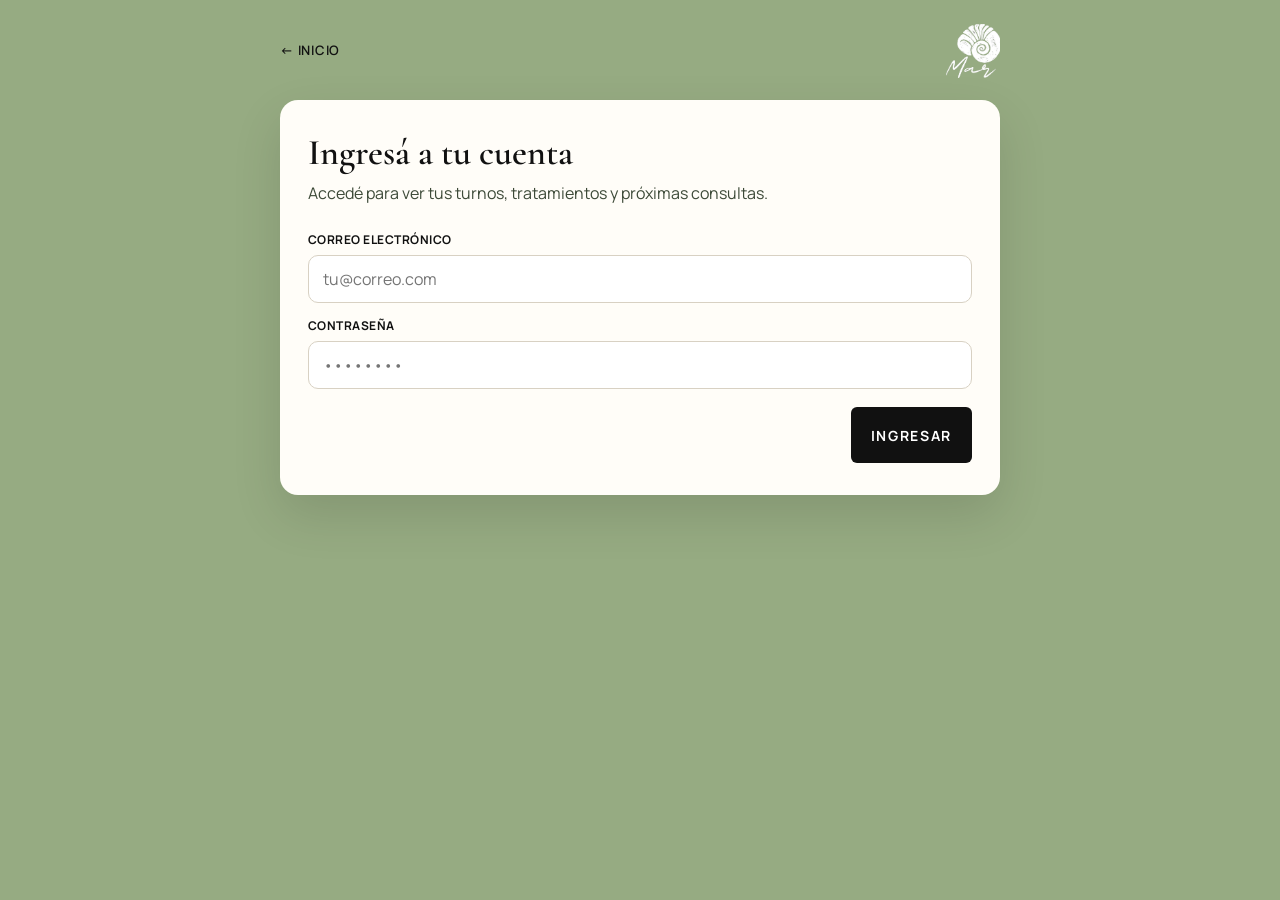
==== cuenta.html @ fc5a6e5e "Add files via upload" ====
<!DOCTYPE html>
<html lang="es-AR">
<head>
  <meta charset="UTF-8" />
  <meta name="viewport" content="width=device-width, initial-scale=1.0" />
  <title>Ingresá a tu cuenta | Mar</title>
  <link rel="stylesheet" href="style.css" />
  <link rel="icon" href="logo.png" />
</head>
<body>
  <div class="page">
    <div class="topbar">
      <a class="back" href="index.html">← Inicio</a>
      <img class="mini-logo" src="logo.png" alt="Mar" />
    </div>

    <section class="card">
      <h1>Ingresá a tu cuenta</h1>
      <p class="lead">Accedé para ver tus turnos, tratamientos y próximas consultas.</p>

      <form id="form-cuenta">
        <div class="form-grid">
          <div class="field full">
            <label for="email-cuenta">Correo electrónico</label>
            <input id="email-cuenta" type="email" required placeholder="tu@correo.com" />
          </div>
          <div class="field full">
            <label for="pass-cuenta">Contraseña</label>
            <input id="pass-cuenta" type="password" required placeholder="••••••••" />
          </div>
        </div>
        <div class="form-actions">
          <button class="btn btn-dark" type="submit">Ingresar</button>
        </div>
        <div class="toast" id="toast-cuenta">Vista previa del acceso. El login real se conecta en el próximo paso.</div>
      </form>
    </section>
  </div>
  <script src="main.js"></script>
</body>
</html>
---- style.css ----
@import url("https://fonts.googleapis.com/css2?family=Cormorant+Garamond:wght@500;600;700&family=Manrope:wght@400;500;600;700&display=swap");

:root {
  --sage: #96ab82;
  --sage-dark: #7d9469;
  --ink: #111111;
  --paper: #f6f3ea;
  --paper-2: #fffdf8;
  --muted: #3d4a38;
  --line: rgba(17, 17, 17, 0.12);
}

* {
  box-sizing: border-box;
  margin: 0;
  padding: 0;
}

html, body {
  min-height: 100%;
}

body {
  font-family: Manrope, "Segoe UI", sans-serif;
  background: var(--sage);
  color: var(--ink);
  line-height: 1.5;
}

a {
  color: inherit;
  text-decoration: none;
}

.landing {
  min-height: 100vh;
  display: flex;
  flex-direction: column;
  align-items: center;
  justify-content: center;
  padding: 40px 20px 28px;
}

.brand {
  text-align: center;
  margin-bottom: 36px;
}

.logo {
  width: min(280px, 72vw);
  height: auto;
  display: block;
  margin: 0 auto 16px;
  box-shadow: 0 18px 40px rgba(0, 0, 0, 0.18);
}

.brand p {
  font-size: 12px;
  letter-spacing: 0.22em;
  text-transform: uppercase;
  color: var(--ink);
  font-weight: 600;
}

.actions {
  width: min(420px, 100%);
  display: grid;
  gap: 14px;
}

.btn {
  display: flex;
  align-items: center;
  justify-content: center;
  min-height: 56px;
  padding: 14px 20px;
  border: 0;
  border-radius: 6px;
  font-family: inherit;
  font-size: 14px;
  font-weight: 700;
  letter-spacing: 0.12em;
  text-transform: uppercase;
  cursor: pointer;
  transition: transform 0.18s ease, box-shadow 0.18s ease, background 0.18s ease;
}

.btn-dark {
  background: #111;
  color: #fff;
}

.btn-dark:hover {
  transform: translateY(-2px);
  box-shadow: 0 10px 24px rgba(0, 0, 0, 0.18);
}

.btn-light {
  background: transparent;
  color: #111;
  border: 1.5px solid #111;
}

.btn-light:hover {
  background: rgba(255, 255, 255, 0.28);
  transform: translateY(-2px);
}

.landing-foot {
  margin-top: 48px;
  font-size: 12px;
  letter-spacing: 0.08em;
  color: rgba(17, 17, 17, 0.7);
}

.page {
  min-height: 100vh;
  padding: 24px 16px 40px;
}

.topbar {
  width: min(720px, 100%);
  margin: 0 auto 22px;
  display: flex;
  align-items: center;
  justify-content: space-between;
}

.mini-logo {
  width: 54px;
  height: 54px;
  object-fit: cover;
}

.back {
  font-size: 13px;
  font-weight: 600;
  letter-spacing: 0.06em;
  text-transform: uppercase;
}

.card {
  width: min(720px, 100%);
  margin: 0 auto;
  background: var(--paper-2);
  border-radius: 18px;
  padding: 32px 28px;
  box-shadow: 0 20px 50px rgba(0, 0, 0, 0.12);
}

.card h1 {
  font-family: "Cormorant Garamond", Georgia, serif;
  font-size: 36px;
  font-weight: 600;
  line-height: 1.15;
  margin-bottom: 8px;
}

.card .lead {
  color: var(--muted);
  margin-bottom: 26px;
}

.form-grid {
  display: grid;
  grid-template-columns: 1fr 1fr;
  gap: 14px;
}

.field {
  display: flex;
  flex-direction: column;
  gap: 6px;
}

.field.full {
  grid-column: 1 / -1;
}

label {
  font-size: 12px;
  font-weight: 700;
  letter-spacing: 0.04em;
  text-transform: uppercase;
}

input, select, textarea {
  width: 100%;
  height: 48px;
  border: 1px solid #d8d1c3;
  border-radius: 10px;
  padding: 0 14px;
  font: inherit;
  background: #fff;
}

textarea {
  height: 96px;
  padding: 12px 14px;
  resize: vertical;
}

input:focus, select:focus, textarea:focus {
  outline: 2px solid rgba(150, 171, 130, 0.7);
  border-color: var(--sage-dark);
}

.form-actions {
  margin-top: 18px;
  display: flex;
  justify-content: flex-end;
}

.toast {
  display: none;
  margin-top: 14px;
  padding: 12px 14px;
  border-radius: 10px;
  background: #e7f0dc;
  color: #2a3d22;
  font-size: 14px;
}

.toast.show {
  display: block;
}

@media (max-width: 680px) {
  .form-grid {
    grid-template-columns: 1fr;
  }

  .card {
    padding: 24px 18px;
  }

  .form-actions .btn {
    width: 100%;
  }
}
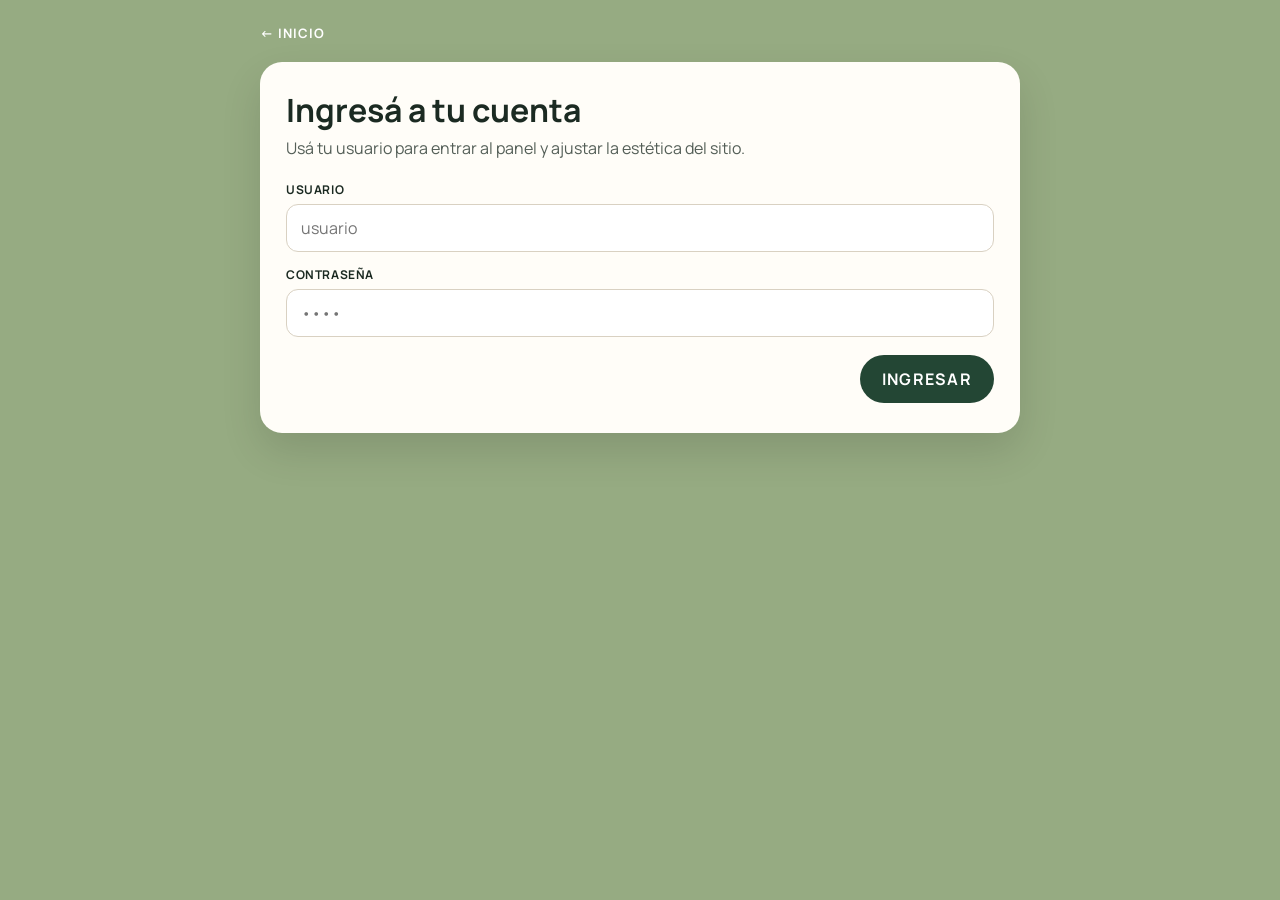
==== commit 37f308be: "Add files via upload" ====
--- a/cuenta.html
+++ b/cuenta.html
@@ -11,31 +11,41 @@
   <div class="page">
     <div class="topbar">
       <a class="back" href="index.html">← Inicio</a>
-      <img class="mini-logo" src="logo.png" alt="Mar" />
     </div>
-
     <section class="card">
       <h1>Ingresá a tu cuenta</h1>
-      <p class="lead">Accedé para ver tus turnos, tratamientos y próximas consultas.</p>
-
+      <p class="lead">Usá tu usuario para entrar al panel y ajustar la estética del sitio.</p>
       <form id="form-cuenta">
         <div class="form-grid">
           <div class="field full">
-            <label for="email-cuenta">Correo electrónico</label>
-            <input id="email-cuenta" type="email" required placeholder="tu@correo.com" />
+            <label for="usuario">Usuario</label>
+            <input id="usuario" required placeholder="usuario" />
           </div>
           <div class="field full">
-            <label for="pass-cuenta">Contraseña</label>
-            <input id="pass-cuenta" type="password" required placeholder="••••••••" />
+            <label for="clave">Contraseña</label>
+            <input id="clave" type="password" required placeholder="••••" />
           </div>
         </div>
         <div class="form-actions">
-          <button class="btn btn-dark" type="submit">Ingresar</button>
+          <button class="btn-submit" type="submit">Ingresar</button>
         </div>
-        <div class="toast" id="toast-cuenta">Vista previa del acceso. El login real se conecta en el próximo paso.</div>
+        <div class="toast" id="toast-cuenta">Usuario o contraseña incorrectos.</div>
       </form>
     </section>
   </div>
-  <script src="main.js"></script>
+  <script src="theme.js"></script>
+  <script>
+    if (isLogged()) window.location.href = "panel.html";
+    document.getElementById("form-cuenta").addEventListener("submit", (e) => {
+      e.preventDefault();
+      const user = document.getElementById("usuario").value.trim();
+      const pass = document.getElementById("clave").value;
+      if (login(user, pass)) {
+        window.location.href = "panel.html";
+      } else {
+        document.getElementById("toast-cuenta").classList.add("show");
+      }
+    });
+  </script>
 </body>
 </html>
--- a/style.css
+++ b/style.css
@@ -1,240 +1,174 @@
-@import url("https://fonts.googleapis.com/css2?family=Cormorant+Garamond:wght@500;600;700&family=Manrope:wght@400;500;600;700&display=swap");
+@import url("https://fonts.googleapis.com/css2?family=Cormorant+Garamond:wght@600;700&family=Lora:wght@500;600&family=Manrope:wght@400;500;600;700&family=Montserrat:wght@500;600;700&family=Playfair+Display:wght@600;700&display=swap");
 
 :root {
-  --sage: #96ab82;
-  --sage-dark: #7d9469;
-  --ink: #111111;
-  --paper: #f6f3ea;
-  --paper-2: #fffdf8;
-  --muted: #3d4a38;
-  --line: rgba(17, 17, 17, 0.12);
+  --bg: #96ab82;
+  --btn1: #234634;
+  --btn2: #ffffff;
+  --ink: #1b2a22;
+  --font: "Manrope", sans-serif;
+  --logo-x: 50%;
+  --logo-y: 18%;
+  --logo-size: 280px;
 }
 
-* {
-  box-sizing: border-box;
-  margin: 0;
-  padding: 0;
+* { box-sizing: border-box; margin: 0; padding: 0; }
+html, body { min-height: 100%; }
+body {
+  font-family: var(--font);
+  background: var(--bg);
+  color: var(--ink);
 }
-
-html, body {
-  min-height: 100%;
-}
-
-body {
-  font-family: Manrope, "Segoe UI", sans-serif;
-  background: var(--sage);
-  color: var(--ink);
-  line-height: 1.5;
-}
-
-a {
-  color: inherit;
-  text-decoration: none;
-}
+a { color: inherit; text-decoration: none; }
 
 .landing {
   min-height: 100vh;
+  position: relative;
+  overflow: hidden;
+}
+
+.logo-wrap {
+  position: absolute;
+  left: var(--logo-x);
+  top: var(--logo-y);
+  transform: translate(-50%, 0);
+  width: var(--logo-size);
+  text-align: center;
+  z-index: 2;
+}
+.logo-wrap.draggable { cursor: grab; }
+.logo-wrap.dragging { cursor: grabbing; }
+.logo-wrap img {
+  width: 100%;
+  height: auto;
+  display: block;
+  pointer-events: none;
+  user-select: none;
+}
+.logo-caption {
+  margin-top: 10px;
+  color: #fff;
+  font-size: 11px;
+  letter-spacing: 0.22em;
+  font-weight: 600;
+  text-transform: uppercase;
+}
+
+.actions {
+  position: absolute;
+  left: 50%;
+  bottom: 118px;
+  transform: translateX(-50%);
+  width: min(860px, calc(100% - 32px));
+  display: grid;
+  grid-template-columns: 1fr 1fr;
+  gap: 16px;
+  z-index: 3;
+}
+.pill {
   display: flex;
   flex-direction: column;
   align-items: center;
   justify-content: center;
-  padding: 40px 20px 28px;
+  min-height: 74px;
+  padding: 14px 18px;
+  border-radius: 40px;
+  text-align: center;
+  transition: transform 0.18s ease, box-shadow 0.18s ease;
 }
+.pill:hover {
+  transform: translateY(-2px);
+  box-shadow: 0 10px 22px rgba(0,0,0,0.12);
+}
+.pill b {
+  font-size: 15px;
+  letter-spacing: 0.08em;
+  text-transform: uppercase;
+}
+.pill small {
+  margin-top: 3px;
+  font-size: 12px;
+  font-weight: 500;
+  opacity: 0.86;
+}
+.pill-dark { background: var(--btn1); color: #fff; }
+.pill-light { background: var(--btn2); color: var(--btn1); }
 
-.brand {
-  text-align: center;
-  margin-bottom: 36px;
-}
-
-.logo {
-  width: min(280px, 72vw);
-  height: auto;
-  display: block;
-  margin: 0 auto 16px;
-  box-shadow: 0 18px 40px rgba(0, 0, 0, 0.18);
-}
-
-.brand p {
-  font-size: 12px;
-  letter-spacing: 0.22em;
-  text-transform: uppercase;
-  color: var(--ink);
-  font-weight: 600;
-}
-
-.actions {
-  width: min(420px, 100%);
-  display: grid;
-  gap: 14px;
-}
-
-.btn {
-  display: flex;
-  align-items: center;
-  justify-content: center;
-  min-height: 56px;
-  padding: 14px 20px;
-  border: 0;
-  border-radius: 6px;
-  font-family: inherit;
-  font-size: 14px;
+.login-only {
+  position: absolute;
+  left: 50%;
+  bottom: 36px;
+  transform: translateX(-50%);
+  z-index: 3;
+  color: #fff;
+  font-size: 13px;
   font-weight: 700;
-  letter-spacing: 0.12em;
-  text-transform: uppercase;
-  cursor: pointer;
-  transition: transform 0.18s ease, box-shadow 0.18s ease, background 0.18s ease;
-}
-
-.btn-dark {
-  background: #111;
-  color: #fff;
-}
-
-.btn-dark:hover {
-  transform: translateY(-2px);
-  box-shadow: 0 10px 24px rgba(0, 0, 0, 0.18);
-}
-
-.btn-light {
-  background: transparent;
-  color: #111;
-  border: 1.5px solid #111;
-}
-
-.btn-light:hover {
-  background: rgba(255, 255, 255, 0.28);
-  transform: translateY(-2px);
-}
-
-.landing-foot {
-  margin-top: 48px;
-  font-size: 12px;
-  letter-spacing: 0.08em;
-  color: rgba(17, 17, 17, 0.7);
-}
-
-.page {
-  min-height: 100vh;
-  padding: 24px 16px 40px;
-}
-
-.topbar {
-  width: min(720px, 100%);
-  margin: 0 auto 22px;
-  display: flex;
-  align-items: center;
-  justify-content: space-between;
-}
-
-.mini-logo {
-  width: 54px;
-  height: 54px;
-  object-fit: cover;
-}
-
-.back {
-  font-size: 13px;
-  font-weight: 600;
-  letter-spacing: 0.06em;
+  letter-spacing: 0.18em;
   text-transform: uppercase;
 }
 
+.page { min-height: 100vh; padding: 24px 16px 40px; }
+.topbar {
+  width: min(760px, 100%);
+  margin: 0 auto 20px;
+  display: flex;
+  justify-content: space-between;
+  align-items: center;
+  color: #fff;
+}
+.back { font-size: 13px; font-weight: 700; letter-spacing: 0.08em; text-transform: uppercase; }
 .card {
-  width: min(720px, 100%);
+  width: min(760px, 100%);
   margin: 0 auto;
-  background: var(--paper-2);
-  border-radius: 18px;
-  padding: 32px 28px;
-  box-shadow: 0 20px 50px rgba(0, 0, 0, 0.12);
+  background: #fffdf8;
+  border-radius: 22px;
+  padding: 30px 26px;
+  box-shadow: 0 18px 40px rgba(0,0,0,0.12);
 }
-
-.card h1 {
-  font-family: "Cormorant Garamond", Georgia, serif;
-  font-size: 36px;
-  font-weight: 600;
-  line-height: 1.15;
-  margin-bottom: 8px;
-}
-
-.card .lead {
-  color: var(--muted);
-  margin-bottom: 26px;
-}
-
-.form-grid {
+.card h1 { font-size: 32px; line-height: 1.15; margin-bottom: 8px; }
+.lead { opacity: 0.75; margin-bottom: 22px; }
+.form-grid, .panel-grid {
   display: grid;
   grid-template-columns: 1fr 1fr;
   gap: 14px;
 }
-
-.field {
-  display: flex;
-  flex-direction: column;
-  gap: 6px;
-}
-
-.field.full {
-  grid-column: 1 / -1;
-}
-
+.field { display: flex; flex-direction: column; gap: 6px; }
+.field.full, .hint { grid-column: 1 / -1; }
+.hint { font-size: 13px; opacity: 0.75; }
 label {
   font-size: 12px;
   font-weight: 700;
-  letter-spacing: 0.04em;
+  letter-spacing: 0.05em;
   text-transform: uppercase;
 }
-
 input, select, textarea {
   width: 100%;
   height: 48px;
-  border: 1px solid #d8d1c3;
-  border-radius: 10px;
+  border: 1px solid #d9d1c2;
+  border-radius: 12px;
   padding: 0 14px;
   font: inherit;
   background: #fff;
 }
+textarea { height: 92px; padding: 12px 14px; resize: vertical; }
+.form-actions { margin-top: 18px; display: flex; justify-content: flex-end; }
+.btn-submit {
+  min-height: 48px;
+  padding: 0 22px;
+  border: 0;
+  border-radius: 40px;
+  background: var(--btn1);
+  color: #fff;
+  font: inherit;
+  font-weight: 700;
+  letter-spacing: 0.08em;
+  text-transform: uppercase;
+  cursor: pointer;
+}
+.toast { display: none; margin-top: 14px; padding: 12px 14px; border-radius: 10px; background: #e7f0dc; }
+.toast.show { display: block; }
 
-textarea {
-  height: 96px;
-  padding: 12px 14px;
-  resize: vertical;
+@media (max-width: 760px) {
+  .actions, .form-grid, .panel-grid { grid-template-columns: 1fr; }
+  .logo-wrap { width: min(var(--logo-size), 70vw); }
+  .form-actions .btn-submit { width: 100%; }
 }
-
-input:focus, select:focus, textarea:focus {
-  outline: 2px solid rgba(150, 171, 130, 0.7);
-  border-color: var(--sage-dark);
-}
-
-.form-actions {
-  margin-top: 18px;
-  display: flex;
-  justify-content: flex-end;
-}
-
-.toast {
-  display: none;
-  margin-top: 14px;
-  padding: 12px 14px;
-  border-radius: 10px;
-  background: #e7f0dc;
-  color: #2a3d22;
-  font-size: 14px;
-}
-
-.toast.show {
-  display: block;
-}
-
-@media (max-width: 680px) {
-  .form-grid {
-    grid-template-columns: 1fr;
-  }
-
-  .card {
-    padding: 24px 18px;
-  }
-
-  .form-actions .btn {
-    width: 100%;
-  }
-}
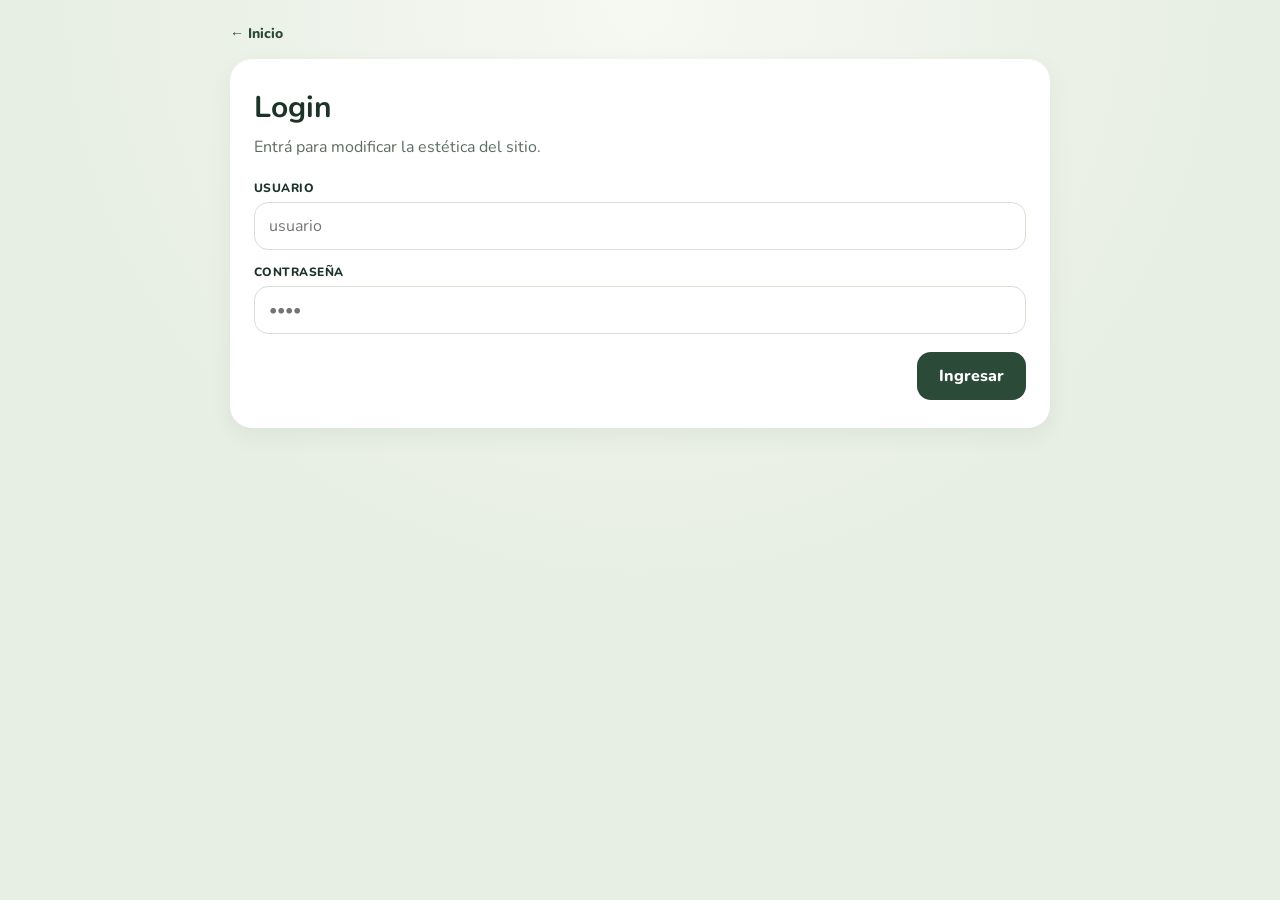
==== commit 1e261445: "Add files via upload" ====
--- a/cuenta.html
+++ b/cuenta.html
@@ -3,18 +3,16 @@
 <head>
   <meta charset="UTF-8" />
   <meta name="viewport" content="width=device-width, initial-scale=1.0" />
-  <title>Ingresá a tu cuenta | Mar</title>
+  <title>Login | Mar</title>
   <link rel="stylesheet" href="style.css" />
-  <link rel="icon" href="logo.png" />
+  <link rel="icon" href="logo-dark.png" />
 </head>
 <body>
   <div class="page">
-    <div class="topbar">
-      <a class="back" href="index.html">← Inicio</a>
-    </div>
-    <section class="card">
-      <h1>Ingresá a tu cuenta</h1>
-      <p class="lead">Usá tu usuario para entrar al panel y ajustar la estética del sitio.</p>
+    <div class="topbar"><a class="back" href="index.html">← Inicio</a></div>
+    <section class="inner">
+      <h1>Login</h1>
+      <p class="lead">Entrá para modificar la estética del sitio.</p>
       <form id="form-cuenta">
         <div class="form-grid">
           <div class="field full">
@@ -40,11 +38,8 @@
       e.preventDefault();
       const user = document.getElementById("usuario").value.trim();
       const pass = document.getElementById("clave").value;
-      if (login(user, pass)) {
-        window.location.href = "panel.html";
-      } else {
-        document.getElementById("toast-cuenta").classList.add("show");
-      }
+      if (login(user, pass)) window.location.href = "panel.html";
+      else document.getElementById("toast-cuenta").classList.add("show");
     });
   </script>
 </body>
--- a/style.css
+++ b/style.css
@@ -1,39 +1,56 @@
-@import url("https://fonts.googleapis.com/css2?family=Cormorant+Garamond:wght@600;700&family=Lora:wght@500;600&family=Manrope:wght@400;500;600;700&family=Montserrat:wght@500;600;700&family=Playfair+Display:wght@600;700&display=swap");
+@import url("https://fonts.googleapis.com/css2?family=Nunito:wght@500;600;700;800&family=Manrope:wght@500;600;700&family=Montserrat:wght@500;600;700&family=Lora:wght@500;600&family=Playfair+Display:wght@600;700&display=swap");
 
 :root {
-  --bg: #96ab82;
-  --btn1: #234634;
+  --bg: #e7eee3;
+  --card: #ffffff;
+  --btn1: #2c4a38;
   --btn2: #ffffff;
-  --ink: #1b2a22;
-  --font: "Manrope", sans-serif;
-  --logo-x: 50%;
-  --logo-y: 18%;
-  --logo-size: 280px;
+  --login: #dce7d4;
+  --ink: #1d3328;
+  --muted: #5b6d60;
+  --font: "Nunito", sans-serif;
+  --logo-x: 50;
+  --logo-y: 50;
+  --logo-size: 210px;
 }
 
 * { box-sizing: border-box; margin: 0; padding: 0; }
 html, body { min-height: 100%; }
 body {
   font-family: var(--font);
-  background: var(--bg);
+  background: radial-gradient(circle at top, #f6f8f2 0%, var(--bg) 55%);
   color: var(--ink);
 }
 a { color: inherit; text-decoration: none; }
 
-.landing {
-  min-height: 100vh;
+.wrap {
+  width: min(820px, calc(100% - 28px));
+  margin: 0 auto;
+  padding: 36px 0 48px;
+  display: grid;
+  gap: 16px;
+}
+
+.card {
+  background: var(--card);
+  border-radius: 22px;
+  box-shadow: 0 8px 24px rgba(28, 51, 40, 0.06);
+  padding: 22px;
+}
+
+.logo-card {
   position: relative;
+  min-height: 280px;
+  display: grid;
+  place-items: center;
   overflow: hidden;
 }
 
 .logo-wrap {
-  position: absolute;
-  left: var(--logo-x);
-  top: var(--logo-y);
-  transform: translate(-50%, 0);
+  position: relative;
+  transform: translate(calc((var(--logo-x) - 50) * 1%), calc((var(--logo-y) - 50) * 1%));
   width: var(--logo-size);
   text-align: center;
-  z-index: 2;
 }
 .logo-wrap.draggable { cursor: grab; }
 .logo-wrap.dragging { cursor: grabbing; }
@@ -41,91 +58,83 @@
   width: 100%;
   height: auto;
   display: block;
+  border-radius: 8px;
   pointer-events: none;
   user-select: none;
 }
-.logo-caption {
-  margin-top: 10px;
-  color: #fff;
-  font-size: 11px;
-  letter-spacing: 0.22em;
-  font-weight: 600;
-  text-transform: uppercase;
+
+.actions {
+  display: grid;
+  grid-template-columns: 1fr 1fr;
+  gap: 14px;
 }
 
-.actions {
-  position: absolute;
-  left: 50%;
-  bottom: 118px;
-  transform: translateX(-50%);
-  width: min(860px, calc(100% - 32px));
-  display: grid;
-  grid-template-columns: 1fr 1fr;
-  gap: 16px;
-  z-index: 3;
-}
 .pill {
   display: flex;
   flex-direction: column;
   align-items: center;
   justify-content: center;
-  min-height: 74px;
-  padding: 14px 18px;
-  border-radius: 40px;
+  min-height: 78px;
+  padding: 14px 16px;
+  border-radius: 18px;
   text-align: center;
-  transition: transform 0.18s ease, box-shadow 0.18s ease;
+  transition: transform .18s ease, box-shadow .18s ease;
 }
 .pill:hover {
   transform: translateY(-2px);
-  box-shadow: 0 10px 22px rgba(0,0,0,0.12);
+  box-shadow: 0 10px 20px rgba(28,51,40,.12);
 }
 .pill b {
   font-size: 15px;
-  letter-spacing: 0.08em;
+  letter-spacing: .06em;
   text-transform: uppercase;
 }
 .pill small {
-  margin-top: 3px;
-  font-size: 12px;
-  font-weight: 500;
-  opacity: 0.86;
+  margin-top: 4px;
+  font-size: 13px;
+  font-weight: 600;
+  opacity: .82;
 }
 .pill-dark { background: var(--btn1); color: #fff; }
-.pill-light { background: var(--btn2); color: var(--btn1); }
-
-.login-only {
-  position: absolute;
-  left: 50%;
-  bottom: 36px;
-  transform: translateX(-50%);
-  z-index: 3;
-  color: #fff;
-  font-size: 13px;
-  font-weight: 700;
-  letter-spacing: 0.18em;
-  text-transform: uppercase;
+.pill-light {
+  background: var(--btn2);
+  color: var(--btn1);
+  border: 1px solid rgba(44,74,56,.12);
 }
 
-.page { min-height: 100vh; padding: 24px 16px 40px; }
+.login-bar {
+  display: flex;
+  align-items: center;
+  justify-content: center;
+  gap: 8px;
+  min-height: 62px;
+  border-radius: 18px;
+  background: var(--login);
+  color: var(--btn1);
+  font-weight: 800;
+  font-size: 17px;
+}
+
+.page { padding: 24px 16px 40px; }
 .topbar {
-  width: min(760px, 100%);
-  margin: 0 auto 20px;
+  width: min(820px, 100%);
+  margin: 0 auto 16px;
   display: flex;
   justify-content: space-between;
-  align-items: center;
-  color: #fff;
 }
-.back { font-size: 13px; font-weight: 700; letter-spacing: 0.08em; text-transform: uppercase; }
-.card {
-  width: min(760px, 100%);
+.back { font-size: 14px; font-weight: 800; color: var(--btn1); }
+
+.inner {
+  width: min(820px, 100%);
   margin: 0 auto;
-  background: #fffdf8;
+  background: var(--card);
   border-radius: 22px;
-  padding: 30px 26px;
-  box-shadow: 0 18px 40px rgba(0,0,0,0.12);
+  box-shadow: 0 8px 24px rgba(28,51,40,.06);
+  padding: 28px 24px;
 }
-.card h1 { font-size: 32px; line-height: 1.15; margin-bottom: 8px; }
-.lead { opacity: 0.75; margin-bottom: 22px; }
+.inner h1 { font-size: 30px; margin-bottom: 8px; }
+.lead { color: var(--muted); margin-bottom: 22px; }
+
 .form-grid, .panel-grid {
   display: grid;
   grid-template-columns: 1fr 1fr;
@@ -133,18 +142,13 @@
 }
 .field { display: flex; flex-direction: column; gap: 6px; }
 .field.full, .hint { grid-column: 1 / -1; }
-.hint { font-size: 13px; opacity: 0.75; }
-label {
-  font-size: 12px;
-  font-weight: 700;
-  letter-spacing: 0.05em;
-  text-transform: uppercase;
-}
+.hint { font-size: 14px; color: var(--muted); }
+label { font-size: 12px; font-weight: 800; letter-spacing: .04em; text-transform: uppercase; }
 input, select, textarea {
   width: 100%;
   height: 48px;
-  border: 1px solid #d9d1c2;
-  border-radius: 12px;
+  border: 1px solid #d7e0d2;
+  border-radius: 14px;
   padding: 0 14px;
   font: inherit;
   background: #fff;
@@ -155,20 +159,17 @@
   min-height: 48px;
   padding: 0 22px;
   border: 0;
-  border-radius: 40px;
+  border-radius: 14px;
   background: var(--btn1);
   color: #fff;
   font: inherit;
-  font-weight: 700;
-  letter-spacing: 0.08em;
-  text-transform: uppercase;
+  font-weight: 800;
   cursor: pointer;
 }
-.toast { display: none; margin-top: 14px; padding: 12px 14px; border-radius: 10px; background: #e7f0dc; }
+.toast { display: none; margin-top: 14px; padding: 12px 14px; border-radius: 12px; background: #e7f0dc; }
 .toast.show { display: block; }
 
-@media (max-width: 760px) {
+@media (max-width: 720px) {
   .actions, .form-grid, .panel-grid { grid-template-columns: 1fr; }
-  .logo-wrap { width: min(var(--logo-size), 70vw); }
   .form-actions .btn-submit { width: 100%; }
 }
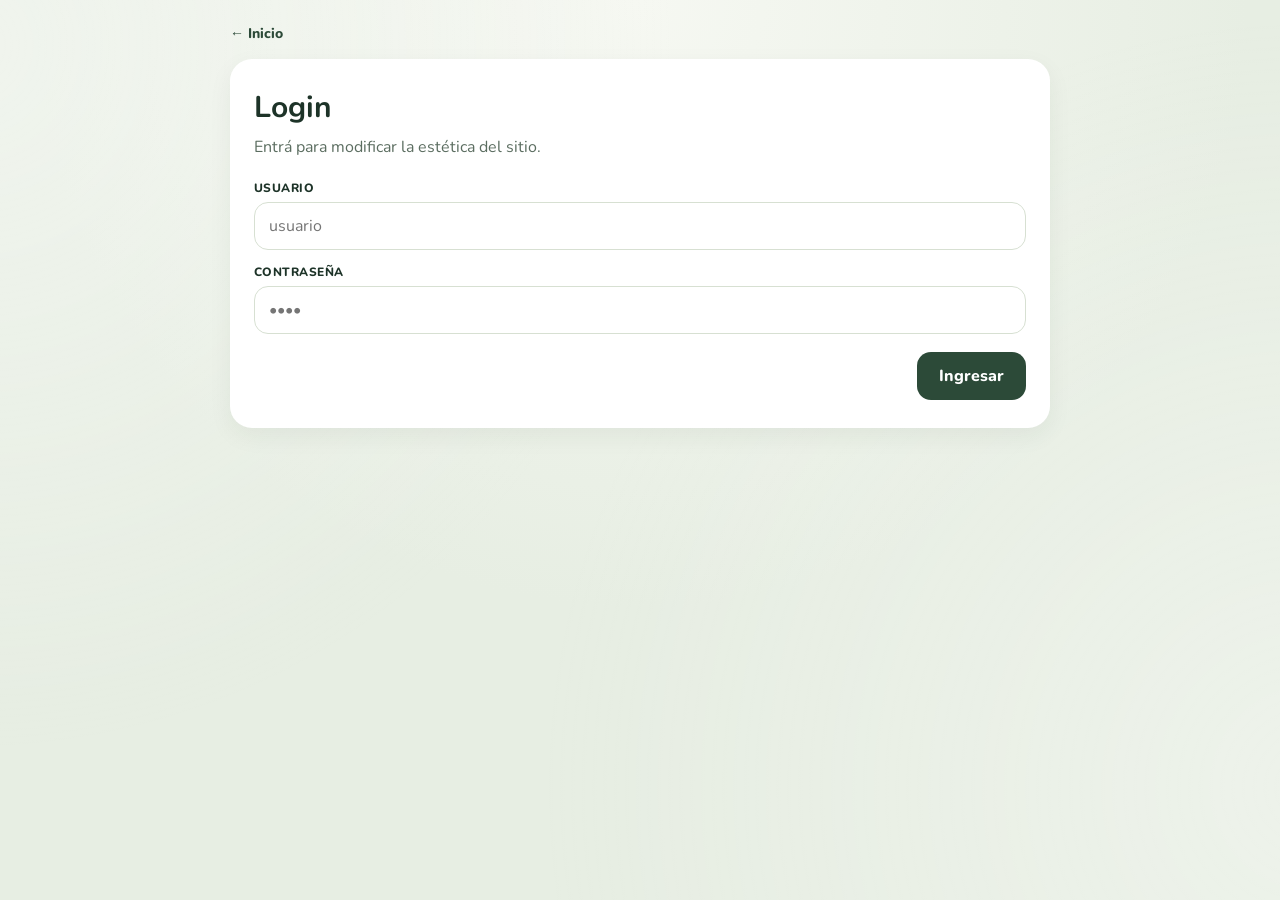
==== commit 8f5a50cb: "Add files via upload" ====
--- a/cuenta.html
+++ b/cuenta.html
@@ -33,12 +33,12 @@
   </div>
   <script src="theme.js"></script>
   <script>
-    if (isLogged()) window.location.href = "panel.html";
+    if (isLogged()) window.location.href = "index.html";
     document.getElementById("form-cuenta").addEventListener("submit", (e) => {
       e.preventDefault();
       const user = document.getElementById("usuario").value.trim();
       const pass = document.getElementById("clave").value;
-      if (login(user, pass)) window.location.href = "panel.html";
+      if (login(user, pass)) window.location.href = "index.html";
       else document.getElementById("toast-cuenta").classList.add("show");
     });
   </script>
--- a/style.css
+++ b/style.css
@@ -15,11 +15,13 @@
 }
 
 * { box-sizing: border-box; margin: 0; padding: 0; }
+html { scroll-behavior: smooth; }
 html, body { min-height: 100%; }
 body {
   font-family: var(--font);
   background: radial-gradient(circle at top, #f6f8f2 0%, var(--bg) 55%);
   color: var(--ink);
+  transition: background .6s ease, color .4s ease, font-family .4s ease;
 }
 a { color: inherit; text-decoration: none; }
 
@@ -36,6 +38,8 @@
   border-radius: 22px;
   box-shadow: 0 8px 24px rgba(28, 51, 40, 0.06);
   padding: 22px;
+  transition: background .45s ease, box-shadow .45s ease, transform .45s ease;
+  animation: rise .7s ease both;
 }
 
 .logo-card {
@@ -63,9 +67,19 @@
   user-select: none;
 }
 
+.wrap > * { animation: rise .75s ease both; }
+.wrap > *:nth-child(1) { animation-delay: .05s; }
+.wrap > *:nth-child(2) { animation-delay: .16s; }
+.wrap > *:nth-child(3) { animation-delay: .28s; }
+
+@keyframes rise {
+  from { opacity: 0; transform: translateY(16px); }
+  to { opacity: 1; transform: none; }
+}
+
 .actions {
   display: grid;
-  grid-template-columns: 1fr 1fr;
+  grid-template-columns: 1fr;
   gap: 14px;
 }
 
@@ -75,14 +89,17 @@
   align-items: center;
   justify-content: center;
   min-height: 78px;
-  padding: 14px 16px;
-  border-radius: 18px;
+  padding: 16px 22px;
+  border-radius: 40px;
   text-align: center;
   transition: transform .18s ease, box-shadow .18s ease;
 }
+.pill {
+  transition: transform .25s ease, box-shadow .25s ease, background .45s ease, color .45s ease;
+}
 .pill:hover {
-  transform: translateY(-2px);
-  box-shadow: 0 10px 20px rgba(28,51,40,.12);
+  transform: translateY(-3px) scale(1.01);
+  box-shadow: 0 12px 24px rgba(28,51,40,.14);
 }
 .pill b {
   font-size: 15px;
@@ -169,7 +186,173 @@
 .toast { display: none; margin-top: 14px; padding: 12px 14px; border-radius: 12px; background: #e7f0dc; }
 .toast.show { display: block; }
 
+.flowers {
+  position: fixed;
+  inset: 0;
+  pointer-events: none;
+  overflow: hidden;
+  z-index: 0;
+}
+body::before {
+  content: "";
+  position: fixed;
+  inset: -25%;
+  pointer-events: none;
+  z-index: 0;
+  background:
+    radial-gradient(circle at 15% 20%, rgba(255,255,255,.4), transparent 36%),
+    radial-gradient(circle at 85% 75%, rgba(255,255,255,.28), transparent 40%);
+  animation: floatBg 16s ease-in-out infinite;
+}
+@keyframes floatBg {
+  0%, 100% { transform: translate(0, 0) scale(1); }
+  50% { transform: translate(-4%, 3%) scale(1.08); }
+}
+
+.flower {
+  position: absolute;
+  font-size: 46px;
+  line-height: 1;
+  color: rgba(255,255,255,.45);
+  text-shadow: 0 0 12px rgba(255,255,255,.35);
+  animation-timing-function: linear;
+  animation-iteration-count: infinite;
+}
+.f1 { top: 6%; left: -8%; animation: crossA 18s infinite; }
+.f2 { top: 28%; left: -12%; animation: crossB 22s infinite; animation-delay: -4s; }
+.f3 { top: 58%; left: -10%; animation: crossA 20s infinite; animation-delay: -9s; }
+.f4 { top: 12%; right: -8%; animation: crossC 24s infinite; }
+.f5 { top: 46%; right: -10%; animation: crossC 17s infinite; animation-delay: -6s; }
+.f6 { top: 78%; left: -8%; animation: crossB 26s infinite; animation-delay: -12s; }
+.f7 { top: 88%; right: -6%; animation: crossA 21s infinite; animation-delay: -3s; }
+.f8 { top: 36%; left: 40%; animation: crossB 19s infinite; animation-delay: -7s; }
+
+@keyframes crossA {
+  0% { transform: translate(-40px, 0) rotate(0deg); }
+  50% { transform: translate(55vw, 70px) rotate(160deg); }
+  100% { transform: translate(110vw, -30px) rotate(320deg); }
+}
+@keyframes crossB {
+  0% { transform: translate(-50px, 40px) rotate(20deg); }
+  50% { transform: translate(50vw, -80px) rotate(-140deg); }
+  100% { transform: translate(115vw, 50px) rotate(200deg); }
+}
+@keyframes crossC {
+  0% { transform: translate(40px, 0) rotate(0deg); }
+  50% { transform: translate(-50vw, 90px) rotate(-180deg); }
+  100% { transform: translate(-115vw, -40px) rotate(-320deg); }
+}
+
+.studio {
+  width: min(1180px, calc(100% - 24px));
+  margin: 0 auto;
+  display: grid;
+  grid-template-columns: 360px 1fr;
+  gap: 16px;
+  align-items: start;
+}
+.preview-frame {
+  position: relative;
+  overflow: hidden;
+}
+.preview-frame .wrap {
+  width: 100%;
+  padding: 18px 0 24px;
+  pointer-events: none;
+}
+.preview-tag {
+  font-size: 12px;
+  font-weight: 800;
+  letter-spacing: .08em;
+  text-transform: uppercase;
+  color: var(--btn1);
+  margin-bottom: 8px;
+}
+
+.wrap, .page, .studio { position: relative; z-index: 1; }
+
+@media (max-width: 980px) {
+  .studio { grid-template-columns: 1fr; }
+}
 @media (max-width: 720px) {
-  .actions, .form-grid, .panel-grid { grid-template-columns: 1fr; }
+  .form-grid, .panel-grid { grid-template-columns: 1fr; }
   .form-actions .btn-submit { width: 100%; }
 }
+
+.editor {
+  display: none;
+  position: fixed;
+  top: 12px;
+  left: 12px;
+  width: min(280px, calc(100% - 24px));
+  max-height: calc(100vh - 24px);
+  overflow: auto;
+  background: rgba(255,255,255,.94);
+  border-radius: 18px;
+  box-shadow: 0 12px 30px rgba(28,51,40,.16);
+  padding: 14px;
+  z-index: 30;
+}
+body.is-admin .editor { display: block; }
+body.is-admin .wrap { padding-left: 0; }
+@media (min-width: 980px) {
+  body.is-admin .wrap { margin-left: 300px; width: min(820px, calc(100% - 328px)); }
+}
+.editor h2 { font-size: 18px; margin-bottom: 4px; }
+.editor p { font-size: 12px; color: var(--muted); margin-bottom: 10px; }
+.editor label {
+  display: flex;
+  justify-content: space-between;
+  align-items: center;
+  gap: 8px;
+  margin: 8px 0;
+  text-transform: none;
+  letter-spacing: 0;
+  font-size: 12px;
+}
+.editor input[type="color"] { width: 42px; height: 28px; padding: 0; border: 0; background: none; }
+.editor input[type="range"], .editor select { width: 140px; height: 28px; }
+.editor button, .editor a {
+  display: inline-block;
+  margin-top: 8px;
+  margin-right: 10px;
+  font-size: 13px;
+  font-weight: 800;
+  color: var(--btn1);
+}
+
+.bot-mar {
+  position: fixed;
+  right: 16px;
+  bottom: 16px;
+  width: min(280px, calc(100% - 24px));
+  background: rgba(255,255,255,.92);
+  backdrop-filter: blur(10px);
+  border-radius: 18px;
+  box-shadow: 0 12px 30px rgba(28,51,40,.16);
+  padding: 14px 14px 12px;
+  z-index: 40;
+  animation: rise .5s ease both;
+}
+.bot-mar h3 {
+  font-size: 14px;
+  margin-bottom: 4px;
+}
+.bot-mar p {
+  font-size: 12px;
+  color: var(--muted);
+  min-height: 34px;
+}
+.bot-dot {
+  display: inline-block;
+  width: 8px;
+  height: 8px;
+  border-radius: 50%;
+  background: #2f9e5f;
+  margin-right: 6px;
+  animation: pulse 1.4s ease infinite;
+}
+@keyframes pulse {
+  0%, 100% { opacity: 1; transform: scale(1); }
+  50% { opacity: .4; transform: scale(.8); }
+}
